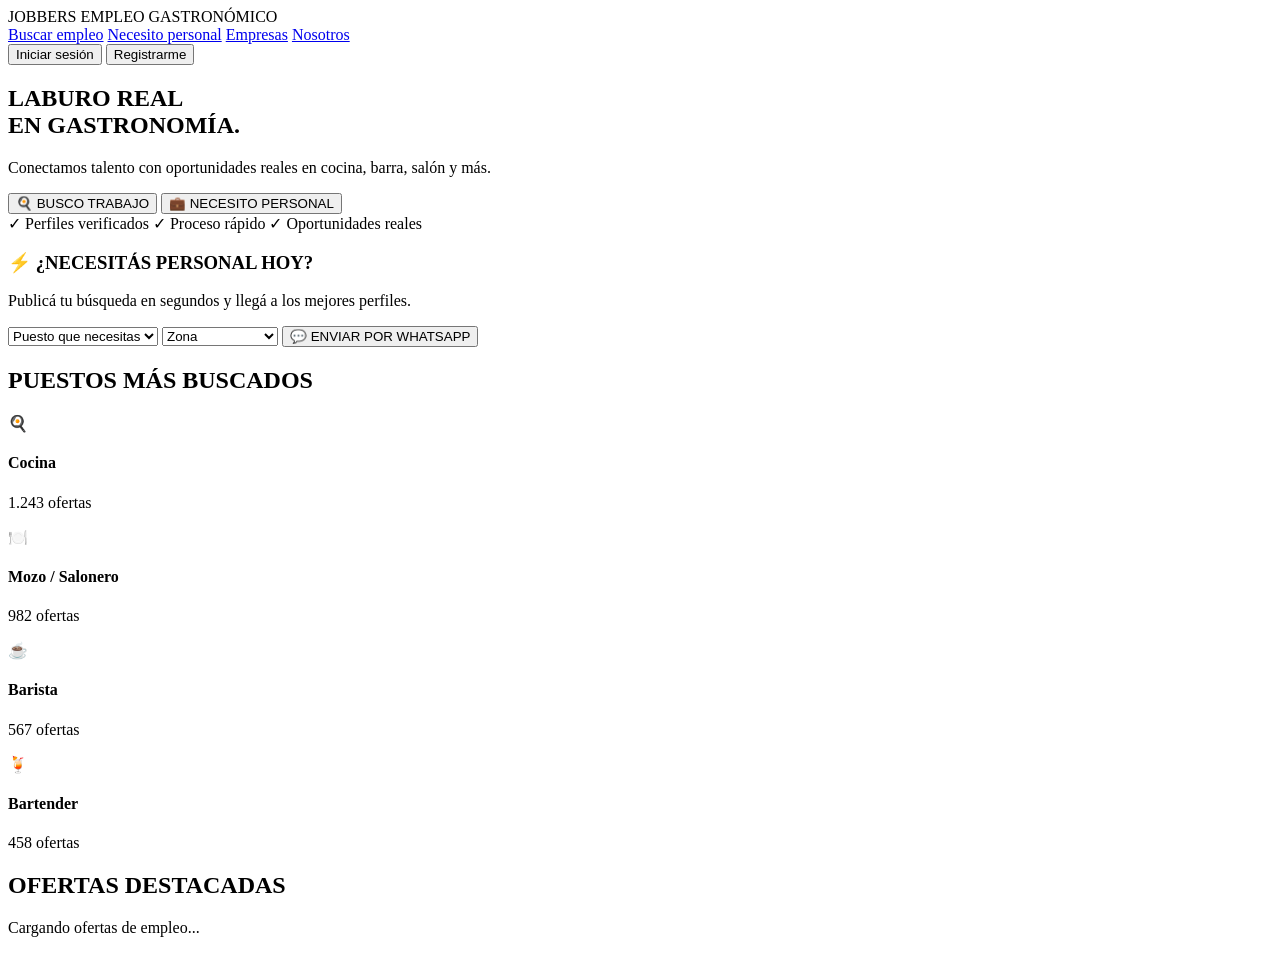
==== jobbers-gastronomia/frontend/index.html @ 8368a951 "Add files via upload" ====
<!DOCTYPE html>
<html lang="es">
<head>
    <meta charset="UTF-8">
    <meta name="viewport" content="width=device-width, initial-scale=1.0">
    <title>Jobbers - Empleo Gastronómico</title>
    <link rel="stylesheet" href="css/styles.css">
</head>
<body>

    <header class="navbar">
        <div class="logo">
            <span class="logo-bold">JOBBERS</span>
            <span class="logo-sub">EMPLEO GASTRONÓMICO</span>
        </div>
        <nav class="nav-links">
            <a href="#">Buscar empleo</a>
            <a href="#">Necesito personal</a>
            <a href="#">Empresas</a>
            <a href="#">Nosotros</a>
        </nav>
        <div class="auth-buttons">
            <button class="btn-login">Iniciar sesión</button>
            <button class="btn-register">Registrarme</button>
        </div>
    </header>

    <main class="hero-container">
        <section class="hero-content">
            <h1>LABURO REAL<br><span class="highlight">EN GASTRONOMÍA.</span></h1>
            <p>Conectamos talento con oportunidades reales en cocina, barra, salón y más.</p>
            
            <div class="hero-actions">
                <button class="btn-primary">🍳 BUSCO TRABAJO</button>
                <button class="btn-secondary">💼 NECESITO PERSONAL</button>
            </div>

            <div class="badges">
                <span>✓ Perfiles verificados</span>
                <span>✓ Proceso rápido</span>
                <span>✓ Oportunidades reales</span>
            </div>
        </section>

        <section class="whatsapp-card">
            <h3>⚡ ¿NECESITÁS PERSONAL HOY?</h3>
            <p>Publicá tu búsqueda en segundos y llegá a los mejores perfiles.</p>
            <form id="whatsapp-form">
                <select name="puesto" required>
                    <option value="">Puesto que necesitas</option>
                    <option value="cocinero">Cocinero/a</option>
                    <option value="barista">Barista</option>
                    <option value="mozo">Mozo/a</option>
                </select>
                <select name="zona" required>
                    <option value="">Zona</option>
                    <option value="nueva-cordoba">Nueva Córdoba</option>
                    <option value="centro">Centro</option>
                    <option value="guemes">Güemes</option>
                </select>
                <button type="submit" class="btn-whatsapp">💬 ENVIAR POR WHATSAPP</button>
            </form>
        </section>
    </main>

    <section class="categories-section">
        <h2>PUESTOS MÁS BUSCADOS</h2>
        <div class="categories-grid">
            <div class="category-card">
                <span class="icon">🍳</span>
                <h4>Cocina</h4>
                <p>1.243 ofertas</p>
            </div>
            <div class="category-card">
                <span class="icon">🍽️</span>
                <h4>Mozo / Salonero</h4>
                <p>982 ofertas</p>
            </div>
            <div class="category-card">
                <span class="icon">☕</span>
                <h4>Barista</h4>
                <p>567 ofertas</p>
            </div>
            <div class="category-card">
                <span class="icon">🍹</span>
                <h4>Bartender</h4>
                <p>458 ofertas</p>
            </div>
        </div>
    </section>

    <section class="jobs-section">
        <h2>OFERTAS DESTACADAS</h2>
        <div class="jobs-container" id="jobs-container">
            <p class="loading">Cargando ofertas de empleo...</p>
        </div>
    </section>

    <script src="js/main.js"></script>
</body>
</html>
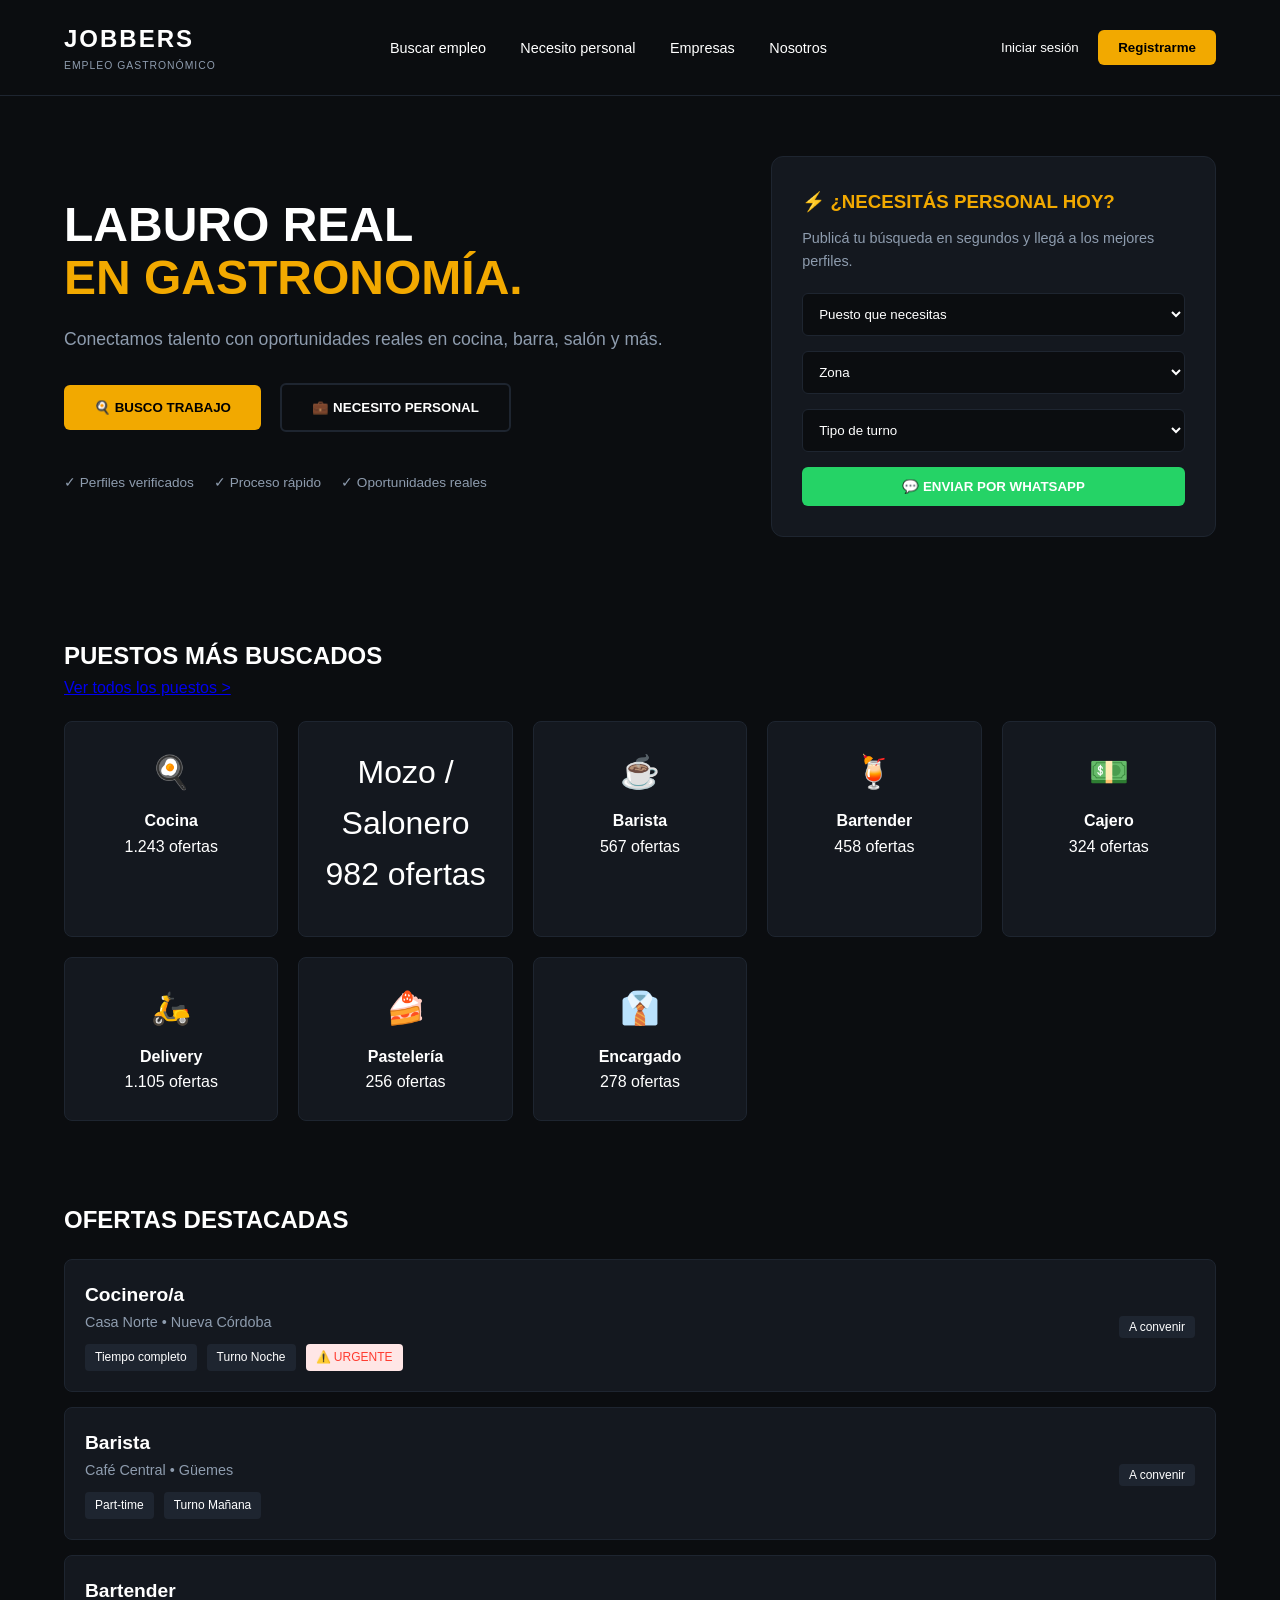
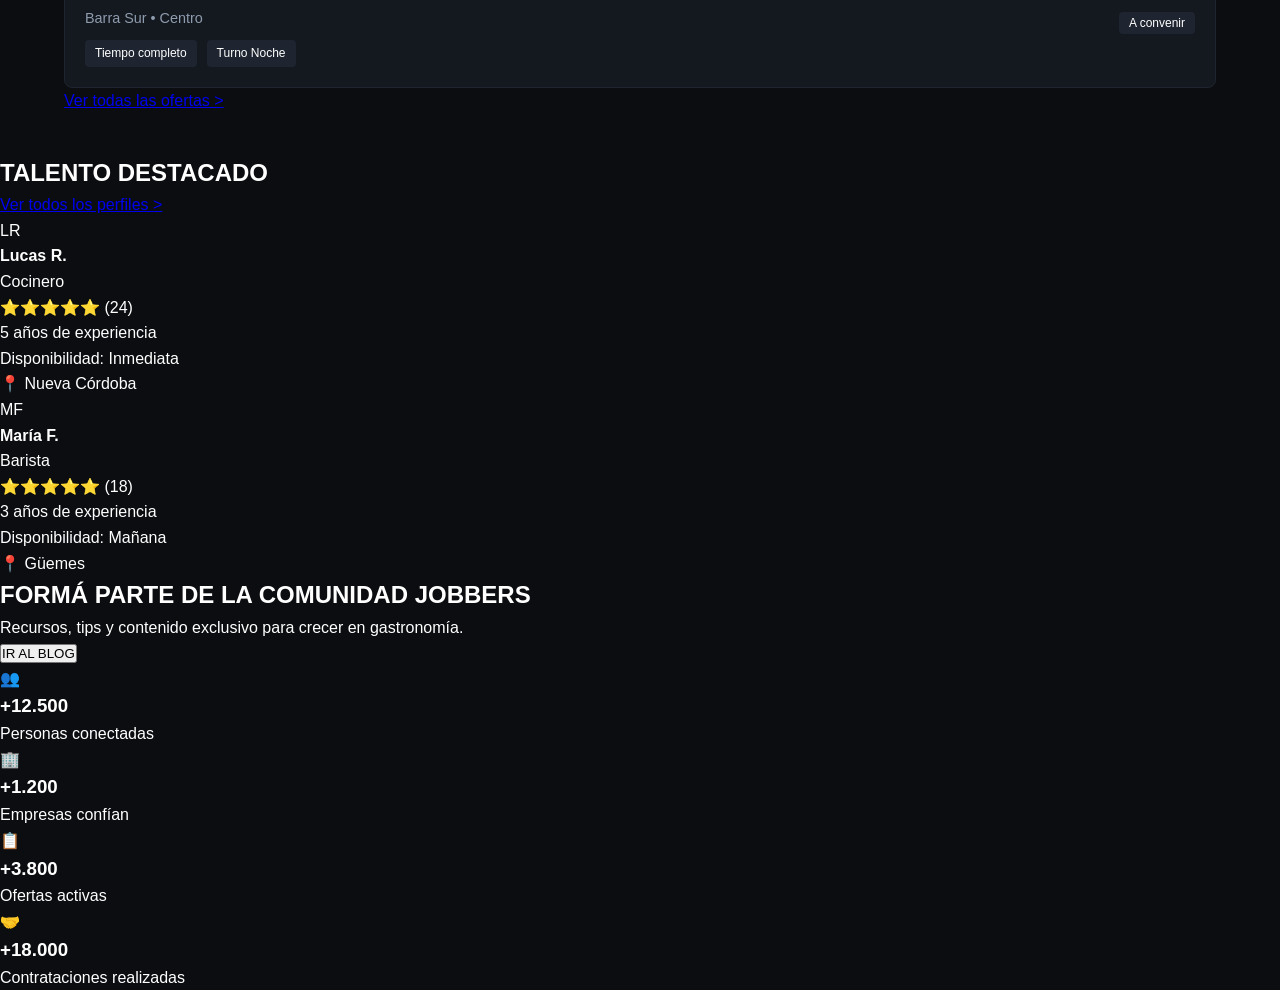
==== commit 91b9b700: "Add files via upload" ====
--- a/jobbers-gastronomia/frontend/index.html
+++ b/jobbers-gastronomia/frontend/index.html
@@ -8,6 +8,7 @@
 </head>
 <body>
 
+    <!-- Header / Navbar -->
     <header class="navbar">
         <div class="logo">
             <span class="logo-bold">JOBBERS</span>
@@ -25,6 +26,7 @@
         </div>
     </header>
 
+    <!-- Hero Section -->
     <main class="hero-container">
         <section class="hero-content">
             <h1>LABURO REAL<br><span class="highlight">EN GASTRONOMÍA.</span></h1>
@@ -42,6 +44,7 @@
             </div>
         </section>
 
+        <!-- Formulario lateral de WhatsApp -->
         <section class="whatsapp-card">
             <h3>⚡ ¿NECESITÁS PERSONAL HOY?</h3>
             <p>Publicá tu búsqueda en segundos y llegá a los mejores perfiles.</p>
@@ -51,6 +54,7 @@
                     <option value="cocinero">Cocinero/a</option>
                     <option value="barista">Barista</option>
                     <option value="mozo">Mozo/a</option>
+                    <option value="bartender">Bartender</option>
                 </select>
                 <select name="zona" required>
                     <option value="">Zona</option>
@@ -58,13 +62,23 @@
                     <option value="centro">Centro</option>
                     <option value="guemes">Güemes</option>
                 </select>
+                <select name="turno" required>
+                    <option value="">Tipo de turno</option>
+                    <option value="manana">Turno mañana</option>
+                    <option value="noche">Turno noche</option>
+                    <option value="full">Full-time</option>
+                </select>
                 <button type="submit" class="btn-whatsapp">💬 ENVIAR POR WHATSAPP</button>
             </form>
         </section>
     </main>
 
+    <!-- Puestos más buscados -->
     <section class="categories-section">
-        <h2>PUESTOS MÁS BUSCADOS</h2>
+        <div class="section-header">
+            <h2>PUESTOS MÁS BUSCADOS</h2>
+            <a href="#" class="view-all">Ver todos los puestos ></a>
+        </div>
         <div class="categories-grid">
             <div class="category-card">
                 <span class="icon">🍳</span>
@@ -72,8 +86,7 @@
                 <p>1.243 ofertas</p>
             </div>
             <div class="category-card">
-                <span class="icon">🍽️</span>
-                <h4>Mozo / Salonero</h4>
+                <span class="icon"> Mozo / Salonero</h4>
                 <p>982 ofertas</p>
             </div>
             <div class="category-card">
@@ -86,15 +99,117 @@
                 <h4>Bartender</h4>
                 <p>458 ofertas</p>
             </div>
+            <div class="category-card">
+                <span class="icon">💵</span>
+                <h4>Cajero</h4>
+                <p>324 ofertas</p>
+            </div>
+            <div class="category-card">
+                <span class="icon">🛵</span>
+                <h4>Delivery</h4>
+                <p>1.105 ofertas</p>
+            </div>
+            <div class="category-card">
+                <span class="icon">🍰</span>
+                <h4>Pastelería</h4>
+                <p>256 ofertas</p>
+            </div>
+            <div class="category-card">
+                <span class="icon">👔</span>
+                <h4>Encargado</h4>
+                <p>278 ofertas</p>
+            </div>
         </div>
     </section>
 
-    <section class="jobs-section">
-        <h2>OFERTAS DESTACADAS</h2>
-        <div class="jobs-container" id="jobs-container">
-            <p class="loading">Cargando ofertas de empleo...</p>
-        </div>
-    </section>
+    <!-- Contenedor intermedio: Ofertas y Talento Destacado -->
+    <div class="main-content-grid">
+        <!-- Ofertas Destacadas -->
+        <section class="jobs-section">
+            <div class="section-header">
+                <h2>OFERTAS DESTACADAS</h2>
+            </div>
+            <div class="jobs-container" id="jobs-container">
+                <p class="loading">Cargando ofertas de empleo...</p>
+            </div>
+            <a href="#" class="view-all-bottom">Ver todas las ofertas ></a>
+        </section>
+
+        <!-- Talento Destacado -->
+        <section class="talents-section">
+            <div class="section-header">
+                <h2>TALENTO DESTACADO</h2>
+                <a href="#" class="view-all">Ver todos los perfiles ></a>
+            </div>
+            <div class="talents-container" id="talents-container">
+                <!-- Se puede cargar dinámicamente desde JavaScript también -->
+                <div class="talent-card">
+                    <div class="talent-avatar-wrapper">
+                        <div class="avatar-placeholder">LR</div>
+                        <span class="status-dot online"></span>
+                    </div>
+                    <h4>Lucas R.</h4>
+                    <p class="talent-role">Cocinero</p>
+                    <div class="rating">⭐⭐⭐⭐⭐ <span>(24)</span></div>
+                    <p class="talent-detail">5 años de experiencia</p>
+                    <p class="talent-detail">Disponibilidad: Inmediata</p>
+                    <p class="talent-location">📍 Nueva Córdoba</p>
+                </div>
+
+                <div class="talent-card">
+                    <div class="talent-avatar-wrapper">
+                        <div class="avatar-placeholder">MF</div>
+                        <span class="status-dot online"></span>
+                    </div>
+                    <h4>María F.</h4>
+                    <p class="talent-role">Barista</p>
+                    <div class="rating">⭐⭐⭐⭐⭐ <span>(18)</span></div>
+                    <p class="talent-detail">3 años de experiencia</p>
+                    <p class="talent-detail">Disponibilidad: Mañana</p>
+                    <p class="talent-location">📍 Güemes</p>
+                </div>
+            </div>
+        </section>
+
+        <!-- Bloque Banner Comunidad -->
+        <section class="community-banner">
+            <h2>FORMÁ PARTE DE LA COMUNIDAD <span class="brand-text">JOBBERS</span></h2>
+            <p>Recursos, tips y contenido exclusivo para crecer en gastronomía.</p>
+            <button class="btn-blog">IR AL BLOG</button>
+        </section>
+    </div>
+
+    <!-- Footer Estadístico (Barra inferior del diseño desktop) -->
+    <footer class="stats-footer">
+        <div class="stat-item">
+            <span class="stat-icon">👥</span>
+            <div>
+                <h3>+12.500</h3>
+                <p>Personas conectadas</p>
+            </div>
+        </div>
+        <div class="stat-item">
+            <span class="stat-icon">🏢</span>
+            <div>
+                <h3>+1.200</h3>
+                <p>Empresas confían</p>
+            </div>
+        </div>
+        <div class="stat-item">
+            <span class="stat-icon">📋</span>
+            <div>
+                <h3>+3.800</h3>
+                <p>Ofertas activas</p>
+            </div>
+        </div>
+        <div class="stat-item">
+            <span class="stat-icon">🤝</span>
+            <div>
+                <h3>+18.000</h3>
+                <p>Contrataciones realizadas</p>
+            </div>
+        </div>
+    </footer>
 
     <script src="js/main.js"></script>
 </body>
--- a/jobbers-gastronomia/frontend/css/styles.css
+++ b/jobbers-gastronomia/frontend/css/styles.css
@@ -0,0 +1,273 @@
+/* Variables de Diseño (Colores exactos del mockup) */
+:root {
+    --bg-color: #0b0d10;
+    --card-bg: #14181f;
+    --accent-color: #f2a900;
+    --text-main: #ffffff;
+    --text-muted: #8e9cae;
+    --border-color: #1e2530;
+}
+
+* {
+    margin: 0;
+    padding: 0;
+    box-sizing: border-box;
+    font-family: 'Segoe UI', Tahoma, Geneva, Verdana, sans-serif;
+}
+
+body {
+    background-color: var(--bg-color);
+    color: var(--text-main);
+    line-height: 1.6;
+}
+
+/* Navbar */
+.navbar {
+    display: flex;
+    justify-content: space-between;
+    align-items: center;
+    padding: 20px 5%;
+    border-bottom: 1px solid var(--border-color);
+}
+
+.logo-bold {
+    font-weight: 800;
+    font-size: 1.5rem;
+    letter-spacing: 2px;
+}
+
+.logo-sub {
+    display: block;
+    font-size: 0.65rem;
+    color: var(--text-muted);
+    letter-spacing: 1px;
+}
+
+.nav-links a {
+    color: var(--text-main);
+    text-decoration: none;
+    margin: 0 15px;
+    font-size: 0.9rem;
+    transition: color 0.3s;
+}
+
+.nav-links a:hover {
+    color: var(--accent-color);
+}
+
+.auth-buttons .btn-login {
+    background: none;
+    border: none;
+    color: var(--text-main);
+    margin-right: 15px;
+    cursor: pointer;
+}
+
+.auth-buttons .btn-register {
+    background-color: var(--accent-color);
+    border: none;
+    padding: 10px 20px;
+    border-radius: 6px;
+    font-weight: bold;
+    cursor: pointer;
+}
+
+/* Hero Section */
+.hero-container {
+    display: grid;
+    grid-template-columns: 1.2fr 0.8fr;
+    gap: 40px;
+    padding: 60px 5%;
+    align-items: center;
+}
+
+.hero-content h1 {
+    font-size: 3rem;
+    line-height: 1.1;
+    margin-bottom: 20px;
+}
+
+.highlight {
+    color: var(--accent-color);
+}
+
+.hero-content p {
+    color: var(--text-muted);
+    font-size: 1.1rem;
+    margin-bottom: 30px;
+}
+
+.hero-actions button {
+    padding: 15px 30px;
+    font-weight: bold;
+    border-radius: 6px;
+    cursor: pointer;
+    margin-right: 15px;
+    border: none;
+}
+
+.btn-primary {
+    background-color: var(--accent-color);
+    color: #000;
+}
+
+.btn-secondary {
+    background-color: transparent;
+    border: 2px solid var(--border-color) !important;
+    color: var(--text-main);
+}
+
+.badges {
+    margin-top: 40px;
+    display: flex;
+    gap: 20px;
+    font-size: 0.85rem;
+    color: var(--text-muted);
+}
+
+/* Formulario lateral */
+.whatsapp-card {
+    background-color: var(--card-bg);
+    padding: 30px;
+    border-radius: 12px;
+    border: 1px solid var(--border-color);
+}
+
+.whatsapp-card h3 {
+    color: var(--accent-color);
+    margin-bottom: 10px;
+}
+
+.whatsapp-card p {
+    color: var(--text-muted);
+    font-size: 0.9rem;
+    margin-bottom: 20px;
+}
+
+.whatsapp-card select {
+    width: 100%;
+    padding: 12px;
+    background-color: var(--bg-color);
+    border: 1px solid var(--border-color);
+    color: var(--text-main);
+    border-radius: 6px;
+    margin-bottom: 15px;
+}
+
+.btn-whatsapp {
+    width: 100%;
+    background-color: #25d366;
+    color: #fff;
+    border: none;
+    padding: 12px;
+    font-weight: bold;
+    border-radius: 6px;
+    cursor: pointer;
+}
+
+/* Categorías */
+.categories-section, .jobs-section {
+    padding: 40px 5%;
+}
+
+.categories-grid {
+    display: grid;
+    grid-template-columns: repeat(auto-fit, minmax(200px, 1fr));
+    gap: 20px;
+    margin-top: 20px;
+}
+
+.category-card {
+    background-color: var(--card-bg);
+    border: 1px solid var(--border-color);
+    padding: 25px;
+    border-radius: 8px;
+    text-align: center;
+    transition: transform 0.2s;
+}
+
+.category-card:hover {
+    transform: translateY(-5px);
+}
+
+.category-card .icon {
+    font-size: 2rem;
+    display: block;
+    margin-bottom: 10px;
+}
+
+/* Ofertas Destacadas (Tarjetas dinámicas) */
+.jobs-container {
+    display: flex;
+    flex-direction: column;
+    gap: 15px;
+    margin-top: 20px;
+}
+
+.job-card {
+    background-color: var(--card-bg);
+    border: 1px solid var(--border-color);
+    padding: 20px;
+    border-radius: 8px;
+    display: flex;
+    justify-content: space-between;
+    align-items: center;
+}
+
+.job-info h3 {
+    font-size: 1.2rem;
+}
+
+.job-info p {
+    color: var(--text-muted);
+    font-size: 0.9rem;
+}
+
+.job-badges {
+    display: flex;
+    gap: 10px;
+    margin-top: 10px;
+}
+
+.badge {
+    background-color: var(--border-color);
+    padding: 4px 10px;
+    border-radius: 4px;
+    font-size: 0.75rem;
+}
+
+.badge.urgente {
+    background-color: #ffe6e6;
+    color: #ff3b30;
+}
+
+/* Adaptación Mobile (Responsive exacto a la segunda imagen) */
+@media (max-width: 768px) {
+    .navbar {
+        padding: 15px;
+    }
+    .nav-links, .auth-buttons {
+        display: none; /* Menú hamburguesa simplificado en mobile */
+    }
+    .hero-container {
+        grid-template-columns: 1fr;
+        padding: 30px 15px;
+    }
+    .hero-content h1 {
+        font-size: 2.2rem;
+    }
+    .hero-actions {
+        display: flex;
+        flex-direction: column;
+        gap: 10px;
+    }
+    .hero-actions button {
+        width: 100%;
+        margin-right: 0;
+    }
+    .job-card {
+        flex-direction: column;
+        align-items: flex-start;
+        gap: 15px;
+    }
+}
